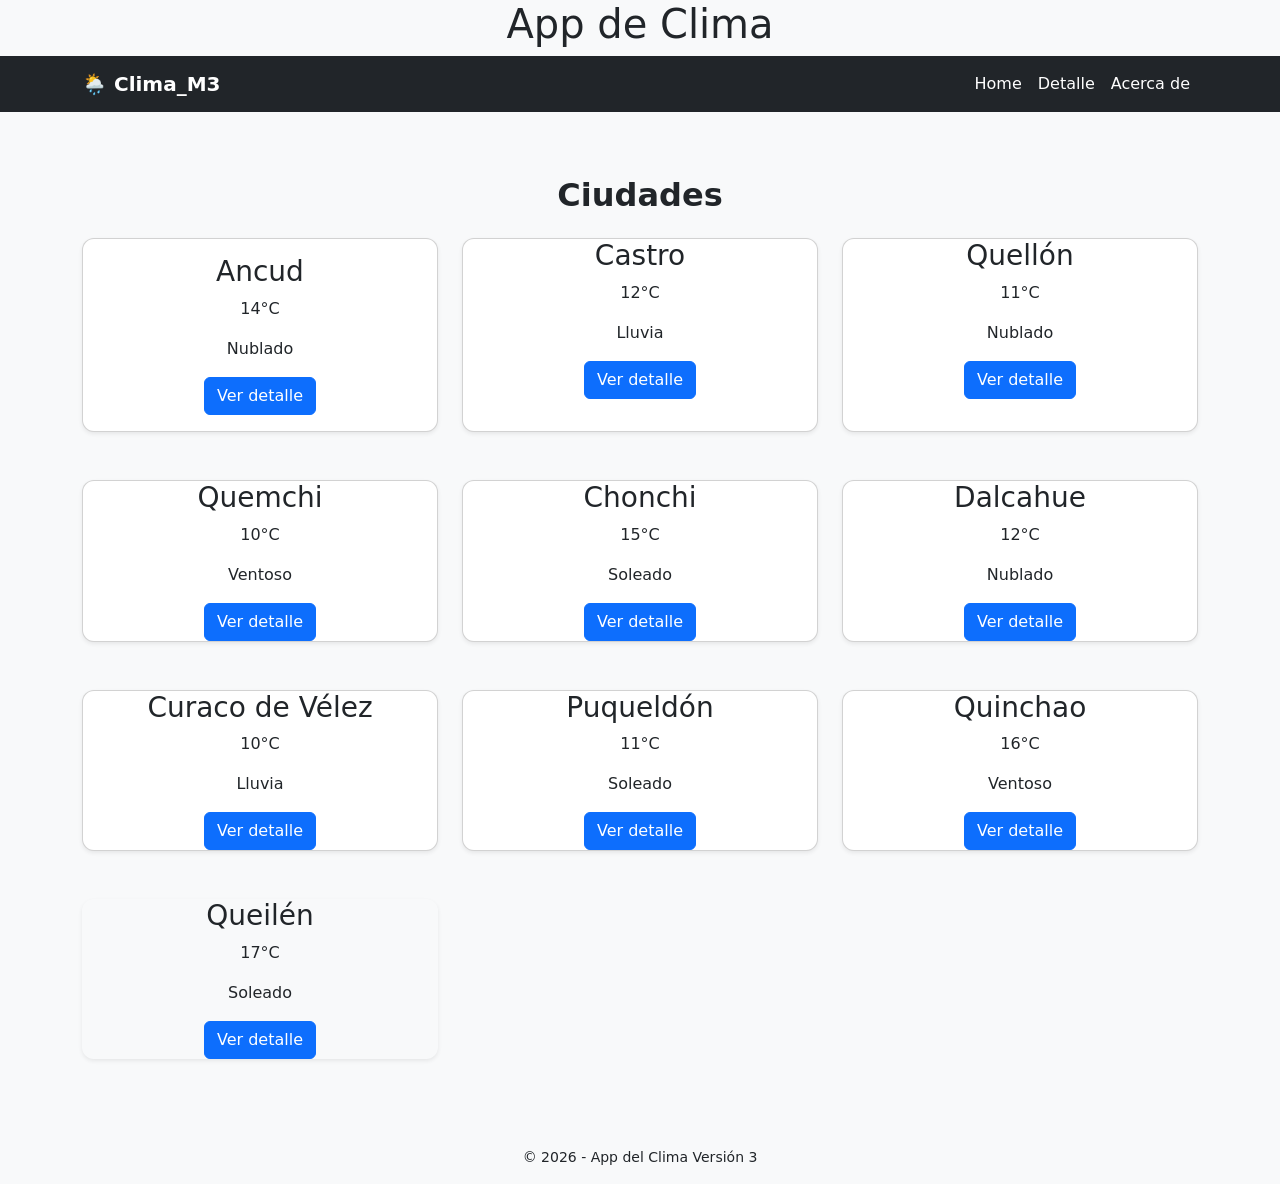
==== index.html @ 3b4d2009 "chore: estructura inicial sass y proyecto m3" ====
<!doctype html>
<html lang="es">
  <head>
    <meta charset="UTF-8" />
    <meta name="viewport" content="width=device-width, initial-scale=1.0" />
    <title>App del Clima</title>
    <link
      href="https://cdn.jsdelivr.net/npm/bootstrap@5.3.8/dist/css/bootstrap.min.css"
      rel="stylesheet"
    />
    <link rel="stylesheet" href="assets/css/main.css" />
  </head>

  <body class="weather-app">
    <header class="weather-app__header">
      <h1>App de Clima</h1>
    </header>
    <nav class="weather-app__nav navbar navbar-expand-lg navbar-dark bg-dark">
      <div class="container">
        <a class="weather-app__brand navbar-brand" href="index.html"
          >🌦️ Clima_M3</a
        >
        <button
          class="weather-app__toggler navbar-toggler"
          type="button"
          data-bs-toggle="collapse"
          data-bs-target="#menu"
        >
          <span class="navbar-toggler-icon"></span>
        </button>

        <div class="collapse navbar-collapse" id="menu">
          <div class="navbar-nav ms-auto">
            <a class="nav-link active" href="index.html">Home</a>
            <a class="nav-link" href="detalle.html#ancud">Detalle</a>
            <a class="nav-link" href="acerca.html">Acerca de</a>
          </div>
        </div>
      </div>
    </nav>

    <main class="weather-app__main container my-5">
      <h2 class="weather-app__title text-center mb-4">Ciudades</h2>
      <section class="weather-app__places">
        <div class="row g-4">
          <!--Ancud-->
          <article class="col-12 col-sm-6 col-lg-4 mb-4">
            <div class="place-card card h-100 text-center shadow-sm">
              <div class="place-card__body card-body">
                <h3 class="place-card__title">Ancud</h3>
                <p class="place-card__temperature">14°C</p>
                <p class="place-card__status">Nublado</p>
                <a
                  href="detalle.html#ancud"
                  class="place-card_button btn btn-primary"
                  >Ver detalle</a
                >
              </div>
            </div>
          </article>
          <!--Castro-->
          <article class="col-12 col-sm-6 col-lg-4 mb-4">
            <div class="place-card card h-100 text-center shadow-sm">
              <div class="place-card__card-body">
                <h3 class="place-card__title">Castro</h3>
                <p class="place-card__temperature">12°C</p>
                <p class="place-card__status">Lluvia</p>
                <a
                  href="detalle.html#castro"
                  class="place-card__button btn btn-primary"
                  >Ver detalle</a
                >
              </div>
            </div>
          </article>
          <!--Quellón-->
          <article class="col-12 col-sm-6 col-lg-4 mb-4">
            <div class="place-card card h-100 text-center shadow-sm">
              <div class="place-card__body">
                <h3 class="place-card__title">Quellón</h3>
                <p class="place-card__temperature">11°C</p>
                <p class="place-card__status">Nublado</p>
                <a
                  href="detalle.html#quellon"
                  class="place-card__button btn btn-primary"
                  >Ver detalle</a
                >
              </div>
            </div>
          </article>
          <!--Quemchi-->
          <article class="col-12 col-sm-6 col-lg-4 mb-4">
            <div class="place-card card h-100 text-center shadow-sm">
              <div class="place-card__body">
                <h3 class="place-card__title">Quemchi</h3>
                <p class="place-card__temperature">10°C</p>
                <p class="place-card__status">Ventoso</p>
                <a
                  href="detalle.html#quemchi"
                  class="place-card__button btn btn-primary"
                  >Ver detalle</a
                >
              </div>
            </div>
          </article>
          <!--Chonchi-->
          <article class="col-12 col-sm-6 col-lg-4 mb-4">
            <div class="place-card card h-100 text-center shadow-sm">
              <div class="place-card__body">
                <h3 class="place-card__title">Chonchi</h3>
                <p class="place-card__temperature">15°C</p>
                <p class="place-card__status">Soleado</p>
                <a
                  href="detalle.html#chonchi"
                  class="place-card__button btn btn-primary"
                  >Ver detalle</a
                >
              </div>
            </div>
          </article>
          <!--Dalcahue-->
          <article class="col-12 col-sm-6 col-lg-4 mb-4">
            <div class="place-card card h-100 text-center shadow-sm">
              <div class="place-card__body">
                <h3 class="place-card__title">Dalcahue</h3>
                <p class="place-card__temperature">12°C</p>
                <p class="place-card__status">Nublado</p>
                <a
                  href="detalle.html#dalcahue"
                  class="place-card__button btn btn-primary"
                  >Ver detalle</a
                >
              </div>
            </div>
          </article>
          <!--Curaco de Vélez-->
          <article class="col-12 col-sm-6 col-lg-4 mb-4">
            <div class="place-card card h-100 text-center shadow-sm">
              <div class="place-card__body">
                <h3 class="place-card__title">Curaco de Vélez</h3>
                <p class="place-temperature">10°C</p>
                <p class="place-card__status">Lluvia</p>
                <a
                  href="detalle.html#curaco-de-velez"
                  class="place-card__button btn btn-primary"
                  >Ver detalle</a
                >
              </div>
            </div>
          </article>
          <!--Puqueldón-->
          <article class="col-12 col-sm-6 col-lg-4 mb-4">
            <div class="place-card card h-100 text-center shadow-sm">
              <div class="place-card__body">
                <h3 class="place-card__title">Puqueldón</h3>
                <p class="place-card__temperature">11°C</p>
                <p class="place-card__status">Soleado</p>
                <a
                  href="detalle.html#puqueldon"
                  class="place-card__button btn btn-primary"
                  >Ver detalle</a
                >
              </div>
            </div>
          </article>
          <!--Quinchao-->
          <article class="col-12 col-sm-6 col-lg-4 mb-4">
            <div class="place-card card h-100 text-center shadow-sm">
              <div class="place-card__body">
                <h3 class="place-card__title">Quinchao</h3>
                <p class="place-card__temperature">16°C</p>
                <p class="place-card__statut">Ventoso</p>
                <a
                  href="detalle.html#quinchao"
                  class="place-card__button btn btn-primary"
                  >Ver detalle</a
                >
              </div>
            </div>
          </article>
          <!--Queilén-->
          <article class="col-12 col-sm-6 col-lg-4 mb-4">
            <div class="place-card h-100 text-center shadow-sm">
              <div class="place-card__body">
                <h3 class="place-card__title">Queilén</h3>
                <p class="place-card__temperature">17°C</p>
                <p class="place-card__status">Soleado</p>
                <a
                  href="detalle.html#queilen"
                  class="place-card__button btn btn-primary"
                  >Ver detalle</a
                >
              </div>
            </div>
          </article>
        </div>
      </section>
    </main>

    <footer class="weather-app__footer text-center">
      <p>© 2026 - App del Clima Versión 3</p>
    </footer>

    <script
      src="https://cdn.jsdelivr.net/npm/bootstrap@5.3.8/dist/js/bootstrap.bundle.min.js"
      integrity="sha384-FKyoEForCGlyvwx9Hj09JcYn3nv7wiPVlz7YYwJrWVcXK/BmnVDxM+D2scQbITxI"
      crossorigin="anonymous"
    ></script>
  </body>
</html>
---- assets/css/main.css ----
body {
  background-color: #f8f9fa;
}

a {
  text-decoration: none;
}

.card {
  border-radius: 12px;
  transition: 0.3s ease;
}
.card:hover {
  transform: scale(1.02);
}

.place-card {
  border-radius: 12px;
}
.place-card p {
  padding-left: 20px;
  padding-right: 20px;
}

.card-clima {
  background-color: #e3f2fd;
  border: 1px solid #90caf9;
  border-radius: 12px;
}

.nav-link {
  color: #ffffff;
  transition: all 0.2s ease;
  display: inline-block;
}
.nav-link:hover {
  transform: translateY(2px);
  color: #00d4ff;
}

.weather-app__brand {
  font-weight: bold;
}

.weather-app__header {
  text-align: center;
}

.weather-app__main {
  padding-top: 1rem;
  padding-bottom: 1rem;
}

.weather-app__footer {
  font-size: 14px;
}

.weather-app__title {
  font-weight: bold;
}

.weather-detail__image {
  max-width: 350px;
  width: 100%;
  height: auto;
  border-radius: 10px;
}
.weather-detail__forecast-img {
  width: 100%;
  height: 180px;
  object-fit: contain;
  padding: 10px;
}
.weather-detail__temp, .weather-detail__temperature {
  font-weight: bold;
}

.about {
  max-width: 1100px;
  margin: auto;
}
.about__title {
  font-weight: bold;
  margin-bottom: 1.5rem;
}
.about__content {
  border-radius: 12px;
  padding: 2rem;
  background-color: #ffffff;
  box-shadow: 0 4px rgba(0, 0, 0, 0.08);
}
.about__text {
  line-height: 1.6;
  margin-bottom: 1rem;
}

/*# sourceMappingURL=main.css.map */
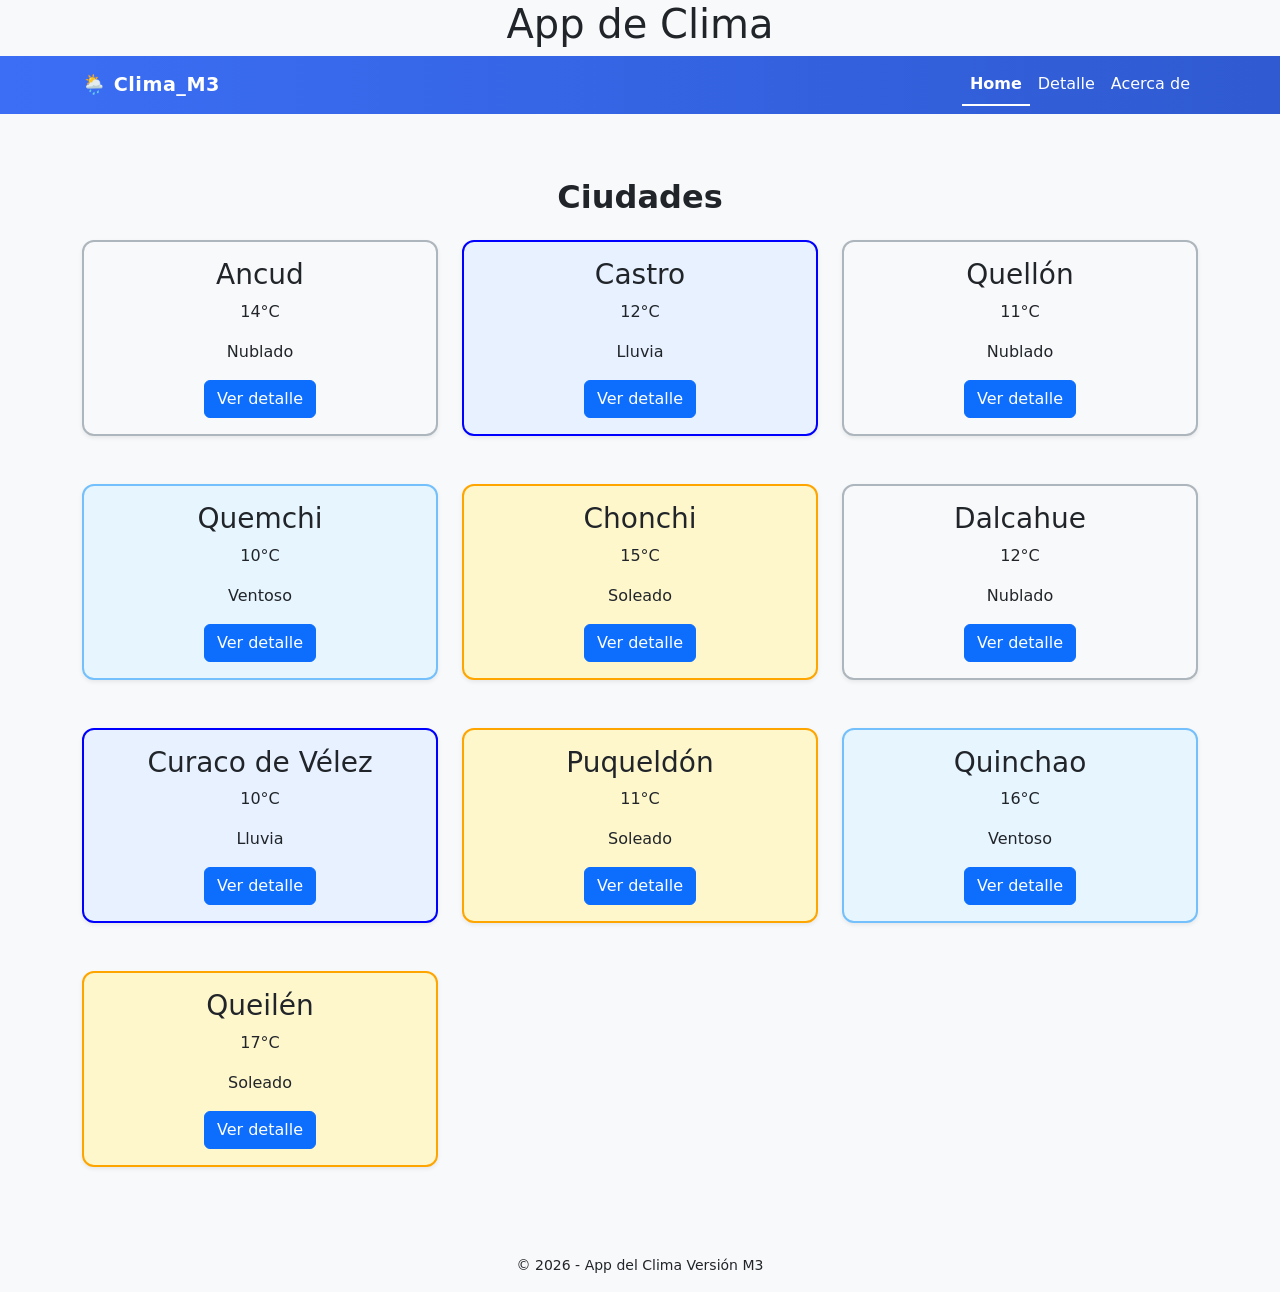
==== commit de7942b3: "feat: implementación completa de estilos con SASS, BEM y componentes reutilizables" ====
--- a/index.html
+++ b/index.html
@@ -15,7 +15,7 @@
     <header class="weather-app__header">
       <h1>App de Clima</h1>
     </header>
-    <nav class="weather-app__nav navbar navbar-expand-lg navbar-dark bg-dark">
+    <nav class="weather-app__nav navbar navbar-expand-lg navbar-dark">
       <div class="container">
         <a class="weather-app__brand navbar-brand" href="index.html"
           >🌦️ Clima_M3</a
@@ -31,9 +31,9 @@
 
         <div class="collapse navbar-collapse" id="menu">
           <div class="navbar-nav ms-auto">
-            <a class="nav-link active" href="index.html">Home</a>
-            <a class="nav-link" href="detalle.html#ancud">Detalle</a>
-            <a class="nav-link" href="acerca.html">Acerca de</a>
+            <a class="nav-link weather-app__link active" href="index.html">Home</a>
+            <a class="nav-link weather-app__link" href="detalle.html#ancud">Detalle</a>
+            <a class="nav-link weather-app__link" href="acerca.html">Acerca de</a>
           </div>
         </div>
       </div>
@@ -45,14 +45,14 @@
         <div class="row g-4">
           <!--Ancud-->
           <article class="col-12 col-sm-6 col-lg-4 mb-4">
-            <div class="place-card card h-100 text-center shadow-sm">
+            <div class="place-card place-card--nublado card h-100 text-center shadow-sm">
               <div class="place-card__body card-body">
                 <h3 class="place-card__title">Ancud</h3>
                 <p class="place-card__temperature">14°C</p>
                 <p class="place-card__status">Nublado</p>
                 <a
                   href="detalle.html#ancud"
-                  class="place-card_button btn btn-primary"
+                  class="place-card__button place-card__button--primary btn btn-primary "
                   >Ver detalle</a
                 >
               </div>
@@ -60,14 +60,14 @@
           </article>
           <!--Castro-->
           <article class="col-12 col-sm-6 col-lg-4 mb-4">
-            <div class="place-card card h-100 text-center shadow-sm">
-              <div class="place-card__card-body">
+            <div class="place-card place-card--lluvia card h-100 text-center shadow-sm">
+              <div class="place-card__body card-body">
                 <h3 class="place-card__title">Castro</h3>
                 <p class="place-card__temperature">12°C</p>
-                <p class="place-card__status">Lluvia</p>
+                <p class="place-card__status ">Lluvia</p>
                 <a
                   href="detalle.html#castro"
-                  class="place-card__button btn btn-primary"
+                  class="place-card__button place-card__button--primary btn btn-primary"
                   >Ver detalle</a
                 >
               </div>
@@ -75,14 +75,14 @@
           </article>
           <!--Quellón-->
           <article class="col-12 col-sm-6 col-lg-4 mb-4">
-            <div class="place-card card h-100 text-center shadow-sm">
-              <div class="place-card__body">
+            <div class="place-car place-card--nublado card h-100 text-center shadow-sm">
+              <div class="place-card__body card-body">
                 <h3 class="place-card__title">Quellón</h3>
                 <p class="place-card__temperature">11°C</p>
                 <p class="place-card__status">Nublado</p>
                 <a
                   href="detalle.html#quellon"
-                  class="place-card__button btn btn-primary"
+                  class="place-card__button place-card__button--primary btn btn-primary"
                   >Ver detalle</a
                 >
               </div>
@@ -90,14 +90,14 @@
           </article>
           <!--Quemchi-->
           <article class="col-12 col-sm-6 col-lg-4 mb-4">
-            <div class="place-card card h-100 text-center shadow-sm">
-              <div class="place-card__body">
+            <div class="place-card place-card--ventoso card h-100 text-center shadow-sm">
+              <div class="place-card__body card-body">
                 <h3 class="place-card__title">Quemchi</h3>
                 <p class="place-card__temperature">10°C</p>
                 <p class="place-card__status">Ventoso</p>
                 <a
                   href="detalle.html#quemchi"
-                  class="place-card__button btn btn-primary"
+                  class="place-card__button place-card__button--primary btn btn-primary"
                   >Ver detalle</a
                 >
               </div>
@@ -105,14 +105,14 @@
           </article>
           <!--Chonchi-->
           <article class="col-12 col-sm-6 col-lg-4 mb-4">
-            <div class="place-card card h-100 text-center shadow-sm">
-              <div class="place-card__body">
+            <div class="place-card place-card--soleado card h-100 text-center shadow-sm">
+              <div class="place-card__body card-body">
                 <h3 class="place-card__title">Chonchi</h3>
                 <p class="place-card__temperature">15°C</p>
                 <p class="place-card__status">Soleado</p>
                 <a
                   href="detalle.html#chonchi"
-                  class="place-card__button btn btn-primary"
+                  class="place-card__button place-card__button--primary btn btn-primary"
                   >Ver detalle</a
                 >
               </div>
@@ -120,14 +120,14 @@
           </article>
           <!--Dalcahue-->
           <article class="col-12 col-sm-6 col-lg-4 mb-4">
-            <div class="place-card card h-100 text-center shadow-sm">
-              <div class="place-card__body">
+            <div class="place-card place-card--nublado card h-100 text-center shadow-sm">
+              <div class="place-card__body card-body">
                 <h3 class="place-card__title">Dalcahue</h3>
                 <p class="place-card__temperature">12°C</p>
                 <p class="place-card__status">Nublado</p>
                 <a
                   href="detalle.html#dalcahue"
-                  class="place-card__button btn btn-primary"
+                  class="place-card__button place-card__button--primary btn btn-primary"
                   >Ver detalle</a
                 >
               </div>
@@ -135,14 +135,14 @@
           </article>
           <!--Curaco de Vélez-->
           <article class="col-12 col-sm-6 col-lg-4 mb-4">
-            <div class="place-card card h-100 text-center shadow-sm">
-              <div class="place-card__body">
+            <div class="place-card place-card--lluvia card h-100 text-center shadow-sm">
+              <div class="place-card__body card-body">
                 <h3 class="place-card__title">Curaco de Vélez</h3>
                 <p class="place-temperature">10°C</p>
                 <p class="place-card__status">Lluvia</p>
                 <a
                   href="detalle.html#curaco-de-velez"
-                  class="place-card__button btn btn-primary"
+                  class="place-card__button place-card__button--primary btn btn-primary"
                   >Ver detalle</a
                 >
               </div>
@@ -150,14 +150,14 @@
           </article>
           <!--Puqueldón-->
           <article class="col-12 col-sm-6 col-lg-4 mb-4">
-            <div class="place-card card h-100 text-center shadow-sm">
-              <div class="place-card__body">
+            <div class="place-card place-card--soleado card h-100 text-center shadow-sm">
+              <div class="place-card__body card-body">
                 <h3 class="place-card__title">Puqueldón</h3>
                 <p class="place-card__temperature">11°C</p>
                 <p class="place-card__status">Soleado</p>
                 <a
                   href="detalle.html#puqueldon"
-                  class="place-card__button btn btn-primary"
+                  class="place-card__button place-card__button--primary btn btn-primary"
                   >Ver detalle</a
                 >
               </div>
@@ -165,14 +165,14 @@
           </article>
           <!--Quinchao-->
           <article class="col-12 col-sm-6 col-lg-4 mb-4">
-            <div class="place-card card h-100 text-center shadow-sm">
-              <div class="place-card__body">
+            <div class="place-card place-card--ventoso card h-100 text-center shadow-sm">
+              <div class="place-card__body card-body">
                 <h3 class="place-card__title">Quinchao</h3>
                 <p class="place-card__temperature">16°C</p>
                 <p class="place-card__statut">Ventoso</p>
                 <a
                   href="detalle.html#quinchao"
-                  class="place-card__button btn btn-primary"
+                  class="place-card__button place-card__button--primary btn btn-primary"
                   >Ver detalle</a
                 >
               </div>
@@ -180,14 +180,14 @@
           </article>
           <!--Queilén-->
           <article class="col-12 col-sm-6 col-lg-4 mb-4">
-            <div class="place-card h-100 text-center shadow-sm">
-              <div class="place-card__body">
+            <div class="place-card place-card--soleado card h-100 text-center shadow-sm">
+              <div class="place-card__body card-body">
                 <h3 class="place-card__title">Queilén</h3>
                 <p class="place-card__temperature">17°C</p>
                 <p class="place-card__status">Soleado</p>
                 <a
                   href="detalle.html#queilen"
-                  class="place-card__button btn btn-primary"
+                  class="place-card__button place-card__button--primary btn btn-primary"
                   >Ver detalle</a
                 >
               </div>
@@ -195,10 +195,10 @@
           </article>
         </div>
       </section>
-    </main>
+    </main> 
 
     <footer class="weather-app__footer text-center">
-      <p>© 2026 - App del Clima Versión 3</p>
+      <p>© 2026 - App del Clima Versión M3</p>
     </footer>
 
     <script
--- a/assets/css/main.css
+++ b/assets/css/main.css
@@ -21,6 +21,29 @@
   padding-left: 20px;
   padding-right: 20px;
 }
+.place-card--soleado {
+  border: 2px solid orange;
+  background-color: #fff7cc;
+}
+.place-card--ventoso {
+  border: 2px solid #74c0fc;
+  background-color: #e7f5ff;
+}
+.place-card--lluvia {
+  border: 2px solid blue;
+  background-color: #e7f1ff;
+}
+.place-card--nublado {
+  border: 2px solid #adb5bd;
+  background-color: #f8f9fa;
+}
+
+.place-card__body {
+  display: flex;
+  flex-direction: column;
+  height: 100%;
+  align-items: center;
+}
 
 .card-clima {
   background-color: #e3f2fd;
@@ -28,17 +51,27 @@
   border-radius: 12px;
 }
 
-.nav-link {
-  color: #ffffff;
-  transition: all 0.2s ease;
-  display: inline-block;
-}
-.nav-link:hover {
-  transform: translateY(2px);
-  color: #00d4ff;
+.weather-app__nav {
+  background: linear-gradient(90deg, #3b6ef5, #2f5ad1);
+  padding: 0.5rem 0;
 }
 
 .weather-app__brand {
+  color: #ffffff;
+  font-weight: 600;
+  font-size: 1.2rem;
+  letter-spacing: 0.5px;
+}
+
+.weather-app__link {
+  color: #ffffff;
+  transition: 0.2s ease;
+}
+.weather-app__link:hover {
+  color: #cfe2ff;
+}
+.weather-app__link.active {
+  border-bottom: 2px solid #ffffff;
   font-weight: bold;
 }
 
@@ -65,6 +98,22 @@
   height: auto;
   border-radius: 10px;
 }
+.weather-detail--soleado {
+  border: 2px solid orange;
+  background-color: #fff7cc;
+}
+.weather-detail--ventoso {
+  border: 2px solid #74c0fc;
+  background-color: #e7f5ff;
+}
+.weather-detail--lluvia {
+  border: 2px solid blue;
+  background-color: #e7f1ff;
+}
+.weather-detail--nublado {
+  border: 2px solid #adb5bd;
+  background-color: #f8f9fa;
+}
 .weather-detail__forecast-img {
   width: 100%;
   height: 180px;
@@ -73,6 +122,26 @@
 }
 .weather-detail__temp, .weather-detail__temperature {
   font-weight: bold;
+}
+
+.weather-detail__card {
+  border-radius: 12px;
+}
+.weather-detail__card--parcial {
+  background-color: #fff3cd;
+  border: 1px solid #ffe08a;
+}
+.weather-detail__card--soleado {
+  background-color: #fff7cc;
+}
+.weather-detail__card--lluvia {
+  background-color: #e7f1ff;
+}
+.weather-detail__card--nublado {
+  background-color: #f8f9fa;
+}
+.weather-detail__card--ventoso {
+  background-color: #e7f5ff;
 }
 
 .about {
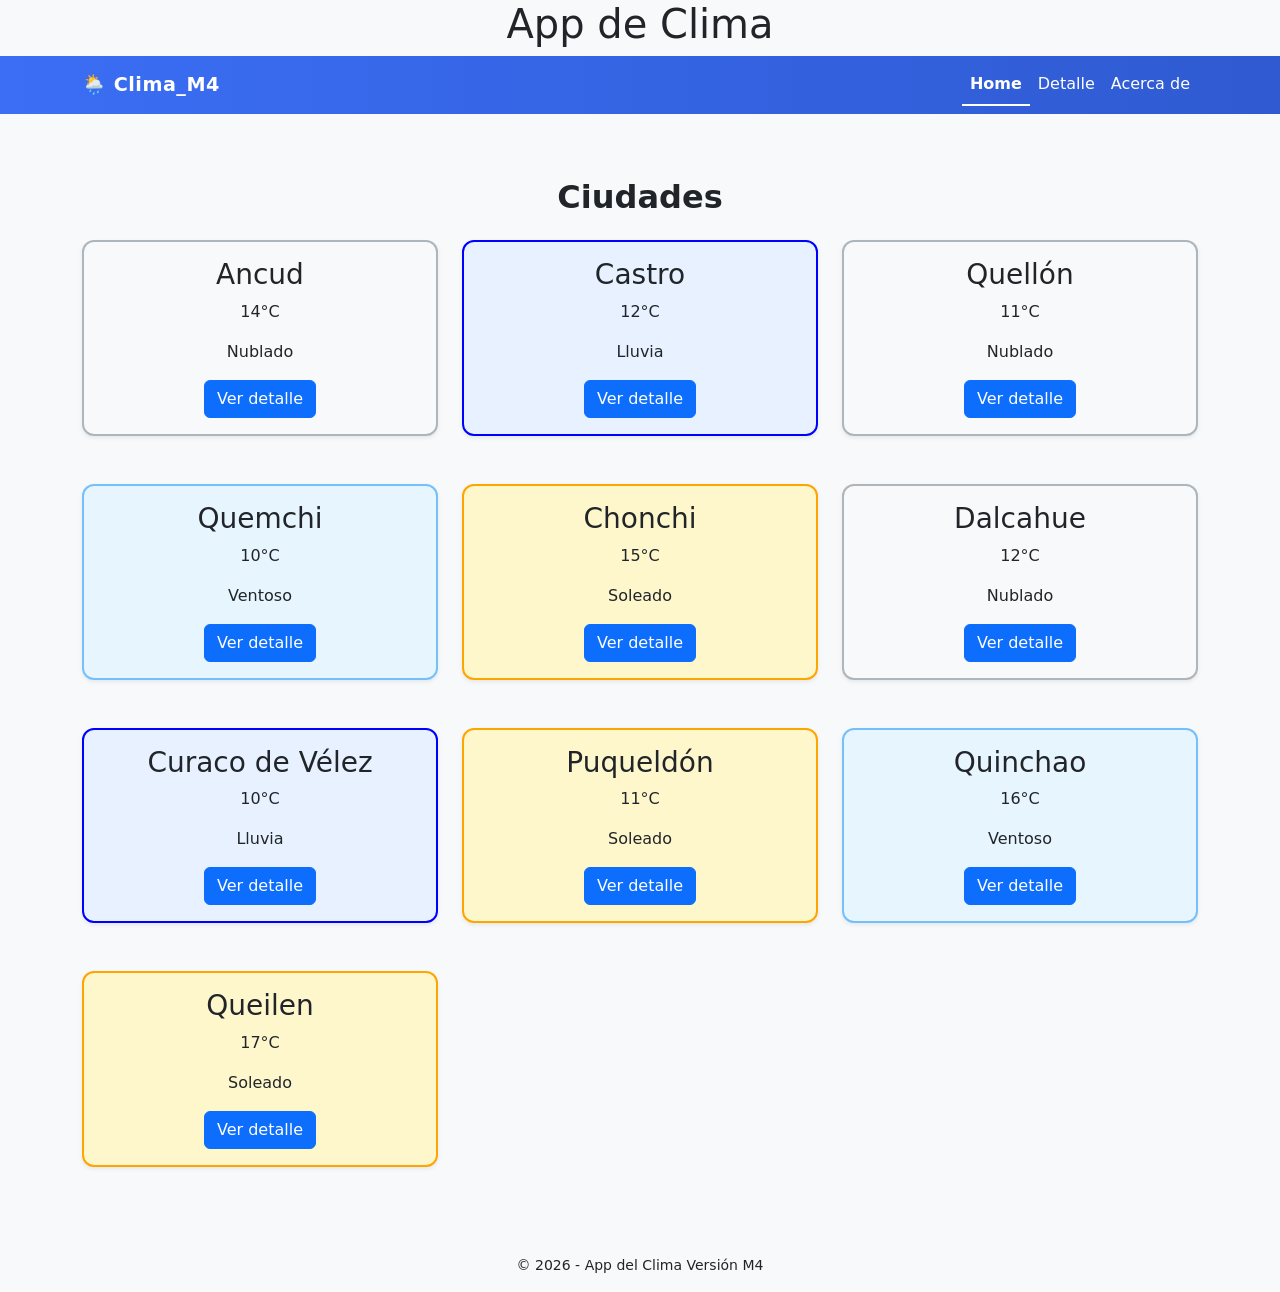
==== commit 5f91e8e6: "feat: proyecto app clima modulo 4" ====
--- a/index.html
+++ b/index.html
@@ -18,7 +18,7 @@
     <nav class="weather-app__nav navbar navbar-expand-lg navbar-dark">
       <div class="container">
         <a class="weather-app__brand navbar-brand" href="index.html"
-          >🌦️ Clima_M3</a
+          >🌦️ Clima_M4</a
         >
         <button
           class="weather-app__toggler navbar-toggler"
@@ -31,9 +31,17 @@
 
         <div class="collapse navbar-collapse" id="menu">
           <div class="navbar-nav ms-auto">
-            <a class="nav-link weather-app__link active" href="index.html">Home</a>
-            <a class="nav-link weather-app__link" href="detalle.html#ancud">Detalle</a>
-            <a class="nav-link weather-app__link" href="acerca.html">Acerca de</a>
+            <a class="nav-link weather-app__link active" href="index.html"
+              >Home</a
+            >
+            <a
+              class="nav-link weather-app__link"
+              href="detalle.html?id=${lugar.id}"
+              >Detalle</a
+            >
+            <a class="nav-link weather-app__link" href="acerca.html"
+              >Acerca de</a
+            >
           </div>
         </div>
       </div>
@@ -42,163 +50,12 @@
     <main class="weather-app__main container my-5">
       <h2 class="weather-app__title text-center mb-4">Ciudades</h2>
       <section class="weather-app__places">
-        <div class="row g-4">
-          <!--Ancud-->
-          <article class="col-12 col-sm-6 col-lg-4 mb-4">
-            <div class="place-card place-card--nublado card h-100 text-center shadow-sm">
-              <div class="place-card__body card-body">
-                <h3 class="place-card__title">Ancud</h3>
-                <p class="place-card__temperature">14°C</p>
-                <p class="place-card__status">Nublado</p>
-                <a
-                  href="detalle.html#ancud"
-                  class="place-card__button place-card__button--primary btn btn-primary "
-                  >Ver detalle</a
-                >
-              </div>
-            </div>
-          </article>
-          <!--Castro-->
-          <article class="col-12 col-sm-6 col-lg-4 mb-4">
-            <div class="place-card place-card--lluvia card h-100 text-center shadow-sm">
-              <div class="place-card__body card-body">
-                <h3 class="place-card__title">Castro</h3>
-                <p class="place-card__temperature">12°C</p>
-                <p class="place-card__status ">Lluvia</p>
-                <a
-                  href="detalle.html#castro"
-                  class="place-card__button place-card__button--primary btn btn-primary"
-                  >Ver detalle</a
-                >
-              </div>
-            </div>
-          </article>
-          <!--Quellón-->
-          <article class="col-12 col-sm-6 col-lg-4 mb-4">
-            <div class="place-car place-card--nublado card h-100 text-center shadow-sm">
-              <div class="place-card__body card-body">
-                <h3 class="place-card__title">Quellón</h3>
-                <p class="place-card__temperature">11°C</p>
-                <p class="place-card__status">Nublado</p>
-                <a
-                  href="detalle.html#quellon"
-                  class="place-card__button place-card__button--primary btn btn-primary"
-                  >Ver detalle</a
-                >
-              </div>
-            </div>
-          </article>
-          <!--Quemchi-->
-          <article class="col-12 col-sm-6 col-lg-4 mb-4">
-            <div class="place-card place-card--ventoso card h-100 text-center shadow-sm">
-              <div class="place-card__body card-body">
-                <h3 class="place-card__title">Quemchi</h3>
-                <p class="place-card__temperature">10°C</p>
-                <p class="place-card__status">Ventoso</p>
-                <a
-                  href="detalle.html#quemchi"
-                  class="place-card__button place-card__button--primary btn btn-primary"
-                  >Ver detalle</a
-                >
-              </div>
-            </div>
-          </article>
-          <!--Chonchi-->
-          <article class="col-12 col-sm-6 col-lg-4 mb-4">
-            <div class="place-card place-card--soleado card h-100 text-center shadow-sm">
-              <div class="place-card__body card-body">
-                <h3 class="place-card__title">Chonchi</h3>
-                <p class="place-card__temperature">15°C</p>
-                <p class="place-card__status">Soleado</p>
-                <a
-                  href="detalle.html#chonchi"
-                  class="place-card__button place-card__button--primary btn btn-primary"
-                  >Ver detalle</a
-                >
-              </div>
-            </div>
-          </article>
-          <!--Dalcahue-->
-          <article class="col-12 col-sm-6 col-lg-4 mb-4">
-            <div class="place-card place-card--nublado card h-100 text-center shadow-sm">
-              <div class="place-card__body card-body">
-                <h3 class="place-card__title">Dalcahue</h3>
-                <p class="place-card__temperature">12°C</p>
-                <p class="place-card__status">Nublado</p>
-                <a
-                  href="detalle.html#dalcahue"
-                  class="place-card__button place-card__button--primary btn btn-primary"
-                  >Ver detalle</a
-                >
-              </div>
-            </div>
-          </article>
-          <!--Curaco de Vélez-->
-          <article class="col-12 col-sm-6 col-lg-4 mb-4">
-            <div class="place-card place-card--lluvia card h-100 text-center shadow-sm">
-              <div class="place-card__body card-body">
-                <h3 class="place-card__title">Curaco de Vélez</h3>
-                <p class="place-temperature">10°C</p>
-                <p class="place-card__status">Lluvia</p>
-                <a
-                  href="detalle.html#curaco-de-velez"
-                  class="place-card__button place-card__button--primary btn btn-primary"
-                  >Ver detalle</a
-                >
-              </div>
-            </div>
-          </article>
-          <!--Puqueldón-->
-          <article class="col-12 col-sm-6 col-lg-4 mb-4">
-            <div class="place-card place-card--soleado card h-100 text-center shadow-sm">
-              <div class="place-card__body card-body">
-                <h3 class="place-card__title">Puqueldón</h3>
-                <p class="place-card__temperature">11°C</p>
-                <p class="place-card__status">Soleado</p>
-                <a
-                  href="detalle.html#puqueldon"
-                  class="place-card__button place-card__button--primary btn btn-primary"
-                  >Ver detalle</a
-                >
-              </div>
-            </div>
-          </article>
-          <!--Quinchao-->
-          <article class="col-12 col-sm-6 col-lg-4 mb-4">
-            <div class="place-card place-card--ventoso card h-100 text-center shadow-sm">
-              <div class="place-card__body card-body">
-                <h3 class="place-card__title">Quinchao</h3>
-                <p class="place-card__temperature">16°C</p>
-                <p class="place-card__statut">Ventoso</p>
-                <a
-                  href="detalle.html#quinchao"
-                  class="place-card__button place-card__button--primary btn btn-primary"
-                  >Ver detalle</a
-                >
-              </div>
-            </div>
-          </article>
-          <!--Queilén-->
-          <article class="col-12 col-sm-6 col-lg-4 mb-4">
-            <div class="place-card place-card--soleado card h-100 text-center shadow-sm">
-              <div class="place-card__body card-body">
-                <h3 class="place-card__title">Queilén</h3>
-                <p class="place-card__temperature">17°C</p>
-                <p class="place-card__status">Soleado</p>
-                <a
-                  href="detalle.html#queilen"
-                  class="place-card__button place-card__button--primary btn btn-primary"
-                  >Ver detalle</a
-                >
-              </div>
-            </div>
-          </article>
-        </div>
+        <div id="lista-lugares" class="row g-4"></div>
       </section>
-    </main> 
+    </main>
 
     <footer class="weather-app__footer text-center">
-      <p>© 2026 - App del Clima Versión M3</p>
+      <p>© 2026 - App del Clima Versión M4</p>
     </footer>
 
     <script
@@ -206,5 +63,7 @@
       integrity="sha384-FKyoEForCGlyvwx9Hj09JcYn3nv7wiPVlz7YYwJrWVcXK/BmnVDxM+D2scQbITxI"
       crossorigin="anonymous"
     ></script>
+
+    <script src="assets/js/app.js"></script>
   </body>
 </html>
--- a/assets/css/main.css
+++ b/assets/css/main.css
@@ -24,6 +24,10 @@
 .place-card--soleado {
   border: 2px solid orange;
   background-color: #fff7cc;
+}
+.place-card--parcial {
+  background-color: #fff3cd;
+  border: 2px solid #ffe08a;
 }
 .place-card--ventoso {
   border: 2px solid #74c0fc;
@@ -47,7 +51,7 @@
 
 .card-clima {
   background-color: #e3f2fd;
-  border: 1px solid #90caf9;
+  border: 2px solid #90caf9;
   border-radius: 12px;
 }
 
@@ -102,6 +106,10 @@
   border: 2px solid orange;
   background-color: #fff7cc;
 }
+.weather-detail--parcial {
+  background-color: #fff3cd;
+  border: 2px solid #ffe08a;
+}
 .weather-detail--ventoso {
   border: 2px solid #74c0fc;
   background-color: #e7f5ff;
@@ -129,7 +137,7 @@
 }
 .weather-detail__card--parcial {
   background-color: #fff3cd;
-  border: 1px solid #ffe08a;
+  border: 2px solid #ffe08a;
 }
 .weather-detail__card--soleado {
   background-color: #fff7cc;
@@ -142,6 +150,23 @@
 }
 .weather-detail__card--ventoso {
   background-color: #e7f5ff;
+}
+
+.weather-stat-card {
+  background: linear-gradient(135deg, #f8fbff, #eef4ff);
+  border: 1px solid #dbe7ff;
+  border-radius: 18px;
+  transition: 0.3s ease;
+}
+.weather-stat-card:hover {
+  transform: translateY(-4px);
+  box-shadow: 0 8px 18px rgba(0, 0, 0, 0.08);
+}
+
+.weather-summary-card {
+  background-color: #fcfcfd;
+  border: 1px solid #e8e8e8;
+  border-radius: 18px;
 }
 
 .about {
@@ -163,4 +188,13 @@
   margin-bottom: 1rem;
 }
 
+.about-list {
+  font-size: 1.2rem;
+  line-height: 2;
+  padding-left: 1.5rem;
+}
+.about-list li {
+  text-align: left;
+}
+
 /*# sourceMappingURL=main.css.map */
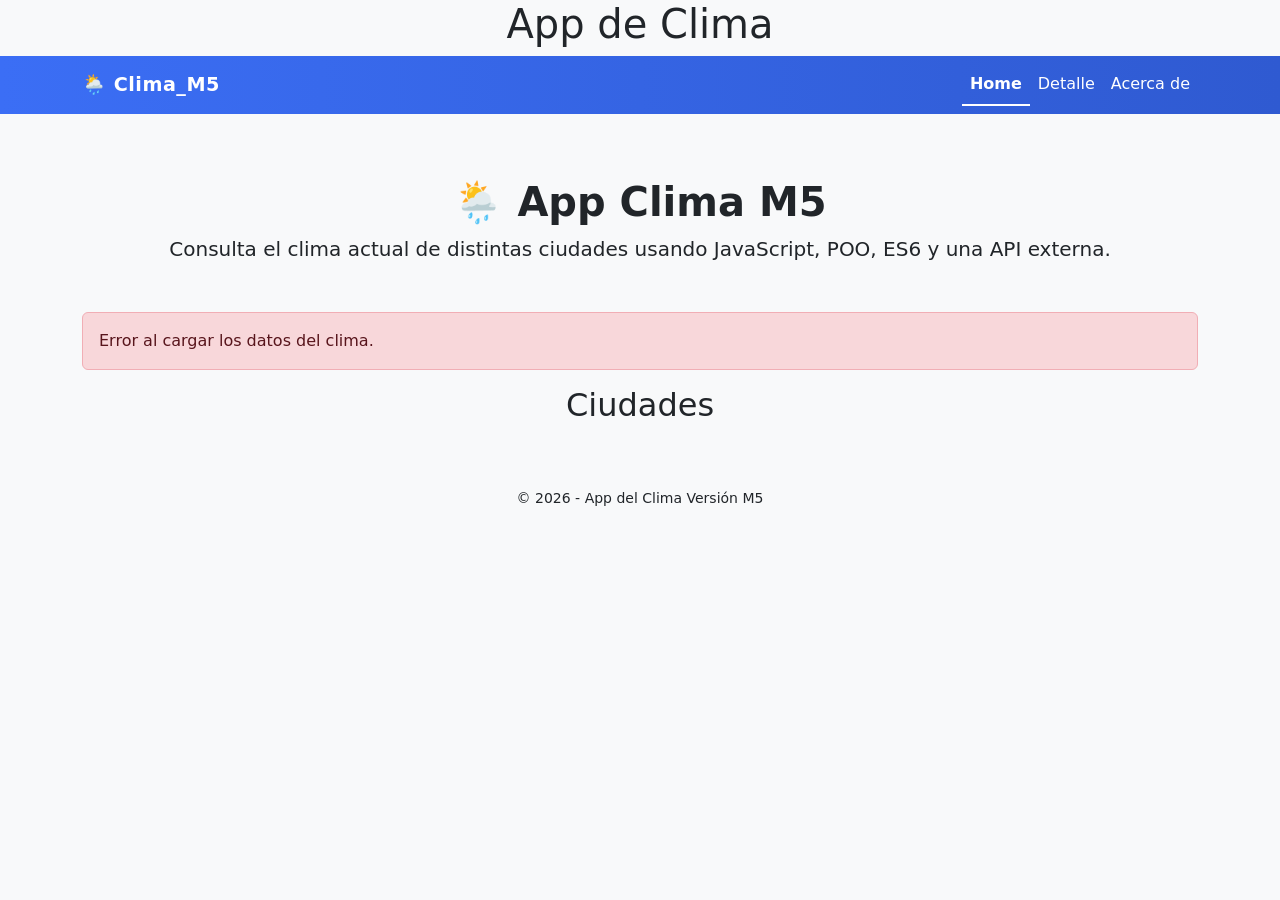
==== commit 0b861ecd: "feat: crear proyecto weather frontend M5" ====
--- a/index.html
+++ b/index.html
@@ -8,6 +8,7 @@
       href="https://cdn.jsdelivr.net/npm/bootstrap@5.3.8/dist/css/bootstrap.min.css"
       rel="stylesheet"
     />
+   
     <link rel="stylesheet" href="assets/css/main.css" />
   </head>
 
@@ -18,7 +19,7 @@
     <nav class="weather-app__nav navbar navbar-expand-lg navbar-dark">
       <div class="container">
         <a class="weather-app__brand navbar-brand" href="index.html"
-          >🌦️ Clima_M4</a
+          >🌦️ Clima_M5</a
         >
         <button
           class="weather-app__toggler navbar-toggler"
@@ -36,7 +37,7 @@
             >
             <a
               class="nav-link weather-app__link"
-              href="detalle.html?id=${lugar.id}"
+              href="detalle.html"
               >Detalle</a
             >
             <a class="nav-link weather-app__link" href="acerca.html"
@@ -48,14 +49,30 @@
     </nav>
 
     <main class="weather-app__main container my-5">
-      <h2 class="weather-app__title text-center mb-4">Ciudades</h2>
+      <section class="text-center mb-5">
+        <h1 class="weather-app__title">🌦️ App Clima M5</h1>
+        <p class="lead">
+          Consulta el clima actual de distintas ciudades usando JavaScript,
+          POO, ES6 y una API externa.
+        </p>
+      </section>
+
+        <div id="mensajeCarga" class="alert alert-info text-center d-none">
+          🌦️ Cargando datos del clima...
+        </div>
+
+        <div id="mensajeError" class="alert alert-danger" text-center d-none>
+          Error al cargar los datos del clima.
+        </div>
+
       <section class="weather-app__places">
-        <div id="lista-lugares" class="row g-4"></div>
+        <h2 class="text-center mb-4">Ciudades</h2>
+        <div id="contenedorLugares" class="row g-4"></div>
       </section>
     </main>
 
     <footer class="weather-app__footer text-center">
-      <p>© 2026 - App del Clima Versión M4</p>
+      <p>© 2026 - App del Clima Versión M5</p>
     </footer>
 
     <script
--- a/assets/css/main.css
+++ b/assets/css/main.css
@@ -79,6 +79,35 @@
   font-weight: bold;
 }
 
+.place-card__button {
+  margin-top: auto;
+  padding: 8px 16px;
+  border-radius: 10px;
+  text-decoration: none;
+  width: auto;
+  align-self: center;
+}
+.place-card__button--primary {
+  background-color: #3b6ef5;
+  color: #ffffff;
+}
+.place-card__button--primary:hover {
+  background-color: #cfe2ff;
+  color: #ffffff;
+}
+
+.weather-app .btn-primary {
+  transition: all 0.3s ease;
+  border-radius: 12px;
+}
+.weather-app .btn-primary:hover {
+  transform: translateY(-3px) scale(1.04);
+  box-shadow: 0 8px 18px rgba(0, 0, 0, 0.2);
+}
+.weather-app .btn-primary:active {
+  transform: scale(0.96);
+}
+
 .weather-app__header {
   text-align: center;
 }
@@ -169,6 +198,44 @@
   border-radius: 18px;
 }
 
+.clima-soleado {
+  background: #fff3cd;
+  border: 2px solid #ffe69c;
+}
+
+.clima-parcial {
+  background: #e2f0ff;
+  border: 2px solid #b6d4fe;
+}
+
+.clima-nublado {
+  background: #e9ecef;
+  border: 2px solid #ced4da;
+}
+
+.clima-lluvia {
+  background: #dbeafe;
+  border: 2px solid #93c5fd;
+}
+
+.clima-variable {
+  background: #f3e8ff;
+  border: 2px solid #d8b4fe;
+}
+
+.img-clima {
+  display: inline-block;
+  animation: mover 5s linear infinite alternate;
+}
+
+@keyframes mover {
+  0% {
+    transform: translateX(-120px);
+  }
+  100% {
+    transform: translateX(120px);
+  }
+}
 .about {
   max-width: 1100px;
   margin: auto;
@@ -197,4 +264,46 @@
   text-align: left;
 }
 
+.about-app {
+  background: linear-gradient(135deg, #eef4ff, #dbeafe);
+  border-radius: 24px;
+  padding: 2rem;
+}
+
+.about-app h2 {
+  color: #2563eb;
+  font-weight: 700;
+}
+
+.about-app p {
+  color: #374151;
+}
+
+.about-app .card {
+  background: rgba(255, 255, 255, 0.75);
+  backdrop-filter: blur(6px);
+  border: 1px solid rgba(255, 255, 255, 0.4);
+  border-radius: 18px;
+  transition: all 0.3s ease;
+  cursor: pointer;
+  transition: all 0.3s ease;
+  min-height: 170px;
+}
+
+.about-app .card:hover {
+  transform: translateY(-8px) scale(1.02);
+  box-shadow: 0 15px 30px rgba(37, 99, 235, 0.18);
+}
+
+.about-app .list-group-item {
+  background: transparent;
+}
+
+.about-app .btn-primary {
+  background: linear-gradient(135deg, #2563eb, #4f46e5);
+  border: none;
+  border-radius: 14px;
+  padding: 0.8rem 2rem;
+}
+
 /*# sourceMappingURL=main.css.map */
